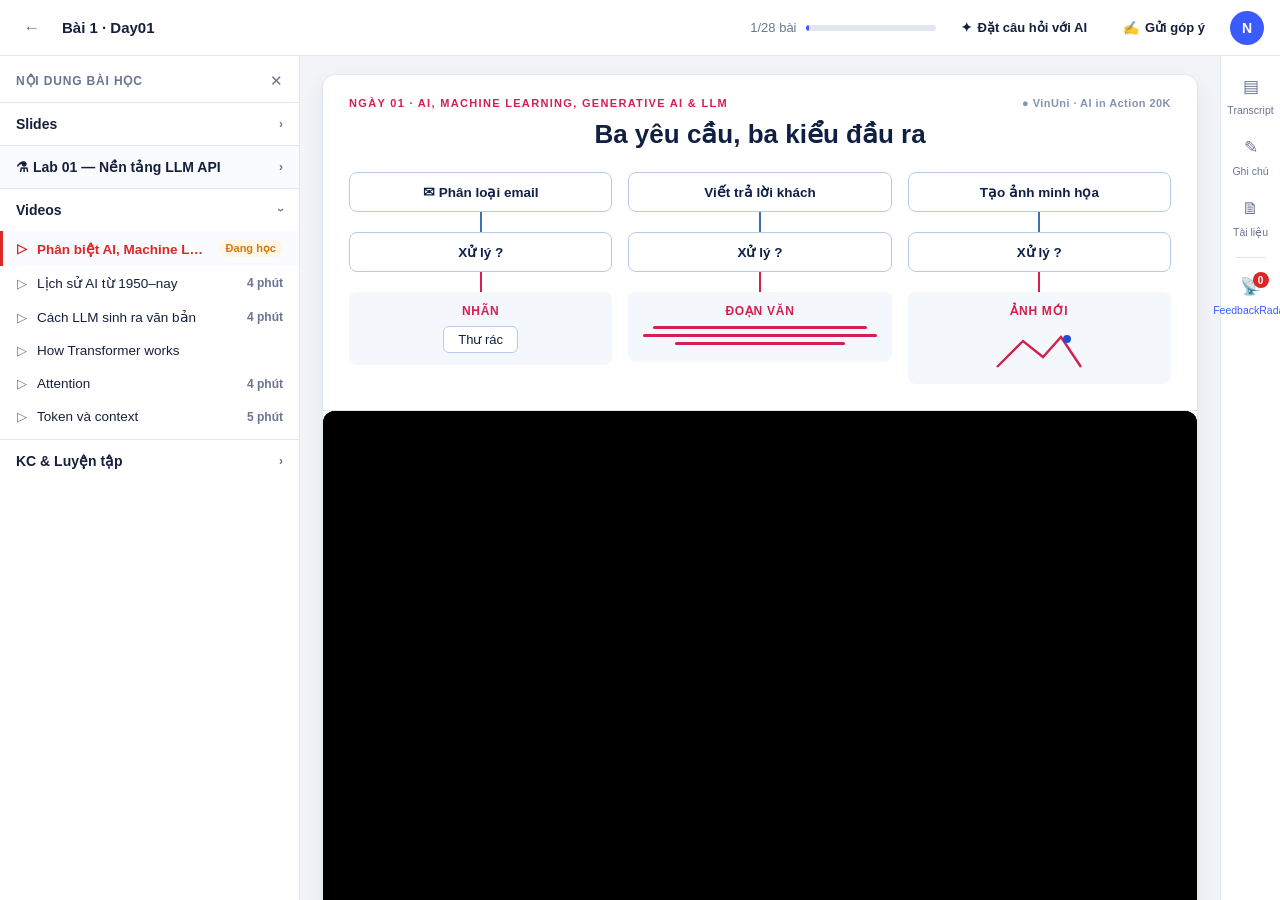
==== codebase/home.html @ c2aec9ad "Fix giao diện" ====
<!DOCTYPE html>
<html lang="vi">
<head>
<meta charset="UTF-8">
<meta name="viewport" content="width=device-width, initial-scale=1.0">
<title>Bài 1 · Day01 — Phân biệt AI, Machine Learning, Generative AI &amp; LLM</title>
<link rel="stylesheet" href="player.css">
<style>
  :root {
    --bg: #f2f4f8;
    --card: #ffffff;
    --ink: #16203c;
    --muted: #6b7592;
    --line: #e2e6ef;
    --soft: #fafbfe;
    --primary: #3a5bff;
    --primary-dark: #2743d9;
    --primary-bg: #e8efff;
    --ok: #16a34a;
    --ok-bg: #e9f9ef;
    --no: #dc2626;
    --no-bg: #fdeeee;
    --warn: #d97706;
    --warn-bg: #fff6e5;
    --violet: #7c3aed;
    --violet-bg: #f2ebfe;
    --chain: #ea580c;
    --rail: 60px;
    --side: 300px;
    --shadow: 0 1px 2px rgba(22,32,60,.06), 0 8px 24px rgba(22,32,60,.06);
  }
  @media (prefers-color-scheme: dark) {
    :root:not([data-theme="light"]) {
      --bg: #0f1420; --card: #171d2c; --ink: #e8ecf6; --muted: #9aa5be;
      --line: #2a3346; --soft: #1d2434; --primary-bg: #1e2a52;
      --ok-bg: #14301f; --no-bg: #3a1a1a; --warn-bg: #362713; --violet-bg: #2a1f45;
      --shadow: 0 1px 2px rgba(0,0,0,.3), 0 8px 24px rgba(0,0,0,.25);
    }
  }
  :root[data-theme="dark"] {
    --bg: #0f1420; --card: #171d2c; --ink: #e8ecf6; --muted: #9aa5be;
    --line: #2a3346; --soft: #1d2434; --primary-bg: #1e2a52;
    --ok-bg: #14301f; --no-bg: #3a1a1a; --warn-bg: #362713; --violet-bg: #2a1f45;
    --shadow: 0 1px 2px rgba(0,0,0,.3), 0 8px 24px rgba(0,0,0,.25);
  }
  * { box-sizing: border-box; margin: 0; padding: 0; }
  body {
    font-family: -apple-system, "Segoe UI", Roboto, "Helvetica Neue", Arial, sans-serif;
    background: var(--bg); color: var(--ink); font-size: 14px;
    height: 100vh; overflow: hidden;
  }
  .tnum { font-variant-numeric: tabular-nums; }
  button { font-family: inherit; }

  /* ---------- TOPBAR ---------- */
  .top {
    height: 56px; background: var(--card); border-bottom: 1px solid var(--line);
    display: flex; align-items: center; gap: 14px; padding: 0 16px;
  }
  .top .back {
    width: 32px; height: 32px; border-radius: 8px; border: none; background: transparent;
    color: var(--muted); cursor: pointer; font-size: 17px; flex-shrink: 0;
  }
  .top .back:hover { background: var(--soft); color: var(--ink); }
  .top .title { font-weight: 700; font-size: 15px; white-space: nowrap; overflow: hidden; text-overflow: ellipsis; }
  .top .spacer { flex: 1; }
  .prog { display: flex; align-items: center; gap: 9px; flex-shrink: 0; }
  .prog .lab { font-size: 13px; color: var(--muted); }
  .prog .track { width: 130px; height: 6px; border-radius: 999px; background: var(--line); overflow: hidden; }
  .prog .track > i { display: block; height: 100%; width: 0; background: var(--primary); border-radius: 999px; }
  .top .act {
    background: transparent; border: none; color: var(--ink); font-size: 13px; font-weight: 600;
    cursor: pointer; padding: 7px 11px; border-radius: 8px; display: inline-flex; align-items: center; gap: 6px;
    white-space: nowrap;
  }
  .top .act:hover { background: var(--soft); }
  .avatar {
    width: 34px; height: 34px; border-radius: 50%; background: var(--primary); color: #fff;
    display: grid; place-items: center; font-weight: 700; font-size: 14px; flex-shrink: 0;
  }
  @media (max-width: 900px) { .prog, .top .act .txt { display: none; } }

  /* ---------- LAYOUT ---------- */
  .shell { display: flex; height: calc(100vh - 56px); }

  /* --- sidebar --- */
  .side {
    width: var(--side); flex-shrink: 0; background: var(--card);
    border-right: 1px solid var(--line); overflow-y: auto;
  }
  .side.hide { display: none; }
  .side-head {
    display: flex; align-items: center; justify-content: space-between;
    padding: 16px 16px 12px;
  }
  .side-head h2 { font-size: 12px; letter-spacing: .07em; text-transform: uppercase; color: var(--muted); }
  .side-head button { background: none; border: none; color: var(--muted); cursor: pointer; font-size: 15px; }
  .grp { border-top: 1px solid var(--line); }
  .grp > .gh {
    display: flex; align-items: center; justify-content: space-between; width: 100%;
    padding: 13px 16px; background: none; border: none; cursor: pointer;
    font-size: 14px; font-weight: 700; color: var(--ink); text-align: left;
  }
  .grp > .gh:hover { background: var(--soft); }
  .grp > .gh .ar { color: var(--muted); font-size: 12px; transition: transform .15s; }
  .grp.open > .gh .ar { transform: rotate(90deg); }
  .grp .body { display: none; padding-bottom: 6px; }
  .grp.open .body { display: block; }

  .lesson {
    display: flex; align-items: center; gap: 10px; width: 100%;
    padding: 9px 16px 9px 14px; background: none; border: none; cursor: pointer;
    text-align: left; font-size: 13.5px; color: var(--ink); border-left: 3px solid transparent;
  }
  .lesson:hover { background: var(--soft); }
  .lesson.on { background: var(--soft); border-left-color: var(--no); font-weight: 700; color: var(--no); }
  .lesson .ic { flex-shrink: 0; font-size: 13px; color: var(--muted); }
  .lesson.on .ic { color: var(--no); }
  .lesson .nm { flex: 1; white-space: nowrap; overflow: hidden; text-overflow: ellipsis; }
  .lesson .rt { font-size: 12px; color: var(--muted); flex-shrink: 0; font-weight: 600; }
  .lesson.on .rt { color: var(--no); }
  .lesson .flag {
    font-size: 11px; font-weight: 700; color: var(--warn); background: var(--warn-bg);
    border-radius: 999px; padding: 2px 7px; flex-shrink: 0;
  }
  .lab-row { background: var(--soft); }

  /* --- main --- */
  .main { flex: 1; overflow-y: auto; padding: 18px 22px 40px; min-width: 0; }
  .stagewrap {
    background: var(--card); border: 1px solid var(--line); border-radius: 14px;
    box-shadow: var(--shadow); overflow: hidden; max-width: 960px; margin: 0 auto;
  }
  .slide {
    background: #fff; border-bottom: 1px solid var(--line); padding: 22px 26px 26px; color: #0f2044;
  }
  .slide .kicker {
    display: flex; justify-content: space-between; align-items: center; gap: 12px;
    font-size: 11px; font-weight: 800; letter-spacing: .12em; color: #d61f4e; margin-bottom: 10px;
  }
  .slide .kicker .org { color: #8592b5; letter-spacing: .04em; font-weight: 700; }
  .slide h1 { text-align: center; font-size: 26px; margin-bottom: 22px; color: #0f2044; }
  .cols { display: grid; grid-template-columns: repeat(3, 1fr); gap: 16px; }
  .col { display: flex; flex-direction: column; align-items: center; gap: 0; }
  .box {
    border: 1.5px solid #b9cbe8; border-radius: 8px; padding: 11px 10px; width: 100%;
    text-align: center; font-size: 13.5px; font-weight: 600; background: #fff;
  }
  .link { width: 2px; height: 20px; background: #3f6fb5; }
  .link.red { background: #d61f4e; }
  .out { border-radius: 8px; padding: 12px 10px; width: 100%; text-align: center; background: #f4f8fd; }
  .out .cap { font-size: 12px; font-weight: 800; letter-spacing: .06em; color: #d61f4e; margin-bottom: 8px; }
  .out .chip { display: inline-block; border: 1.5px solid #b9cbe8; border-radius: 6px; padding: 5px 14px; font-size: 13px; background: #fff; }
  .out .bars i { display: block; height: 3px; background: #d61f4e; border-radius: 2px; margin: 0 auto 5px; }
  .out .pic { height: 46px; display: grid; place-items: center; }
  @media (max-width: 720px) {
    .cols { grid-template-columns: 1fr; }
    .slide h1 { font-size: 20px; }
  }

  .undervideo { padding: 14px 18px; }
  .lesson-meta { display: flex; align-items: center; gap: 10px; flex-wrap: wrap; margin-bottom: 4px; }
  .lesson-meta h3 { font-size: 16px; }
  .tag { font-size: 11px; font-weight: 700; border-radius: 999px; padding: 3px 9px; }
  .tag.v { background: var(--violet-bg); color: var(--violet); }
  .tag.g { background: var(--ok-bg); color: var(--ok); }
  .sub { color: var(--muted); font-size: 13px; line-height: 1.6; }

  /* --- khối góp ý --- */
  .fbbox {
    margin-top: 16px; border: 1px solid var(--line); border-radius: 12px;
    background: var(--soft); padding: 14px 16px; max-width: 960px; margin-left: auto; margin-right: auto;
  }
  .fbbox h4 { font-size: 14px; margin-bottom: 4px; }
  .fbrow { display: flex; gap: 10px; align-items: flex-start; margin-top: 12px; }
  .fbrow textarea {
    flex: 1; min-height: 62px; resize: vertical; padding: 10px 12px; font-size: 13px; line-height: 1.55;
    border: 1px solid var(--line); border-radius: 10px; background: var(--card); color: var(--ink);
    font-family: inherit;
  }
  .btn {
    display: inline-flex; align-items: center; gap: 7px; border: none; cursor: pointer;
    font-weight: 700; font-size: 13.5px; border-radius: 10px; padding: 10px 16px; transition: .15s;
  }
  .btn-primary { background: var(--primary); color: #fff; }
  .btn-primary:hover:not(:disabled) { background: var(--primary-dark); }
  .btn-ghost { background: var(--card); color: var(--ink); border: 1px solid var(--line); }
  .btn-ghost:hover { border-color: var(--primary); color: var(--primary); }
  .btn:disabled { opacity: .45; cursor: not-allowed; }
  .sent { color: var(--ok); font-size: 12.5px; font-weight: 700; margin-top: 8px; }

  /* --- rail phải --- */
  .rail {
    width: var(--rail); flex-shrink: 0; background: var(--card); border-left: 1px solid var(--line);
    display: flex; flex-direction: column; align-items: center; gap: 4px; padding: 12px 0;
  }
  .rail button {
    width: 46px; padding: 8px 2px; background: none; border: none; cursor: pointer;
    color: var(--muted); font-size: 10.5px; line-height: 1.35; border-radius: 9px;
    display: flex; flex-direction: column; align-items: center; gap: 4px; position: relative;
  }
  .rail button .gi { font-size: 17px; }
  .rail button:hover { background: var(--soft); color: var(--ink); }
  .rail button.on { background: var(--primary-bg); color: var(--primary); font-weight: 700; }
  .rail .sep { width: 30px; height: 1px; background: var(--line); margin: 6px 0; }
  .rail .dot {
    position: absolute; top: 4px; right: 5px; min-width: 16px; height: 16px; padding: 0 4px;
    border-radius: 999px; background: var(--no); color: #fff; font-size: 10px; font-weight: 800;
    display: grid; place-items: center;
  }
  .rail button.fr { color: var(--primary); }
  .rail button.fr:hover { background: var(--primary-bg); }
  @media (max-width: 780px) { .rail { display: none; } }

  /* --- panel phải --- */
  .panel {
    width: 340px; flex-shrink: 0; background: var(--card); border-left: 1px solid var(--line);
    overflow-y: auto; padding: 16px; display: none;
  }
  .panel.open { display: block; }
  .panel h3 { font-size: 14px; margin-bottom: 8px; display: flex; justify-content: space-between; align-items: center; }
  .panel h3 button { background: none; border: none; color: var(--muted); cursor: pointer; font-size: 15px; }
  .panel .tline {
    display: flex; gap: 9px; padding: 8px 9px; font-size: 13px; line-height: 1.55; cursor: pointer;
    border-radius: 8px;
  }
  .panel .tline:hover { background: var(--soft); }
  .panel .tline .n { color: var(--muted); font-weight: 700; min-width: 20px; flex-shrink: 0; }
  .panel .tline .at { color: var(--muted); font-size: 11.5px; flex-shrink: 0; }
  @media (max-width: 1100px) { .panel { position: fixed; right: var(--rail); top: 56px; bottom: 0; z-index: 40; box-shadow: var(--shadow); } }

  .note { font-size: 12px; color: var(--muted); line-height: 1.6; }
</style>
</head>
<body>

<header class="top">
  <button class="back" onclick="history.length>1?history.back():null" title="Quay lại">←</button>
  <span class="title">Bài 1 · Day01</span>
  <span class="spacer"></span>
  <div class="prog">
    <span class="lab tnum" id="progLab">0/28 bài</span>
    <span class="track"><i id="progFill"></i></span>
  </div>
  <button class="act" onclick="alert('Phần hỏi đáp với AI không thuộc phạm vi bài này.')">✦ <span class="txt">Đặt câu hỏi với AI</span></button>
  <button class="act" onclick="focusFeedback()">✍ <span class="txt">Gửi góp ý</span></button>
  <span class="avatar">N</span>
</header>

<div class="shell">

  <!-- ================= SIDEBAR ================= -->
  <aside class="side" id="side">
    <div class="side-head">
      <h2>Nội dung bài học</h2>
      <button onclick="document.getElementById('side').classList.add('hide')" title="Ẩn danh sách">✕</button>
    </div>

    <div class="grp">
      <button class="gh" onclick="this.parentElement.classList.toggle('open')">Slides <span class="ar">›</span></button>
      <div class="body">
        <button class="lesson"><span class="ic">▤</span><span class="nm">Slide ngày 01 (PDF)</span></button>
      </div>
    </div>

    <div class="grp lab-row">
      <button class="gh" onclick="this.parentElement.classList.toggle('open')">
        <span>⚗ Lab 01 — Nền tảng LLM API</span><span class="ar">›</span>
      </button>
      <div class="body">
        <button class="lesson"><span class="ic">›</span><span class="nm">Hướng dẫn cài đặt</span></button>
      </div>
    </div>

    <div class="grp open">
      <button class="gh" onclick="this.parentElement.classList.toggle('open')">Videos <span class="ar">›</span></button>
      <div class="body" id="videoList"></div>
    </div>

    <div class="grp">
      <button class="gh" onclick="this.parentElement.classList.toggle('open')">KC &amp; Luyện tập <span class="ar">›</span></button>
      <div class="body">
        <button class="lesson"><span class="ic">✎</span><span class="nm">Bài tập cuối buổi</span></button>
      </div>
    </div>
  </aside>

  <!-- ================= MAIN ================= -->
  <main class="main">
    <div class="stagewrap">
      <!-- slide tĩnh minh hoạ nội dung bài, khớp khung hình đầu video -->
      <div class="slide" id="slide">
        <div class="kicker">
          <span>NGÀY 01 · AI, MACHINE LEARNING, GENERATIVE AI &amp; LLM</span>
          <span class="org">● VinUni · AI in Action 20K</span>
        </div>
        <h1>Ba yêu cầu, ba kiểu đầu ra</h1>
        <div class="cols">
          <div class="col">
            <div class="box">✉ Phân loại email</div>
            <div class="link"></div>
            <div class="box">Xử lý ?</div>
            <div class="link red"></div>
            <div class="out">
              <div class="cap">NHÃN</div>
              <span class="chip">Thư rác</span>
            </div>
          </div>
          <div class="col">
            <div class="box">Viết trả lời khách</div>
            <div class="link"></div>
            <div class="box">Xử lý ?</div>
            <div class="link red"></div>
            <div class="out">
              <div class="cap">ĐOẠN VĂN</div>
              <div class="bars"><i style="width:88%"></i><i style="width:96%"></i><i style="width:70%"></i></div>
            </div>
          </div>
          <div class="col">
            <div class="box">Tạo ảnh minh họa</div>
            <div class="link"></div>
            <div class="box">Xử lý ?</div>
            <div class="link red"></div>
            <div class="out">
              <div class="cap">ẢNH MỚI</div>
              <div class="pic">
                <svg width="92" height="44" viewBox="0 0 92 44" aria-hidden="true">
                  <polyline points="4,40 30,14 50,30 68,10 88,40" fill="none" stroke="#d61f4e" stroke-width="2.4"/>
                  <circle cx="74" cy="12" r="4" fill="#1d4ed8"/>
                </svg>
              </div>
            </div>
          </div>
        </div>
      </div>

      <!-- player dùng chung với index.html -->
      <div id="playerMount"></div>

      <div class="undervideo">
        <div class="lesson-meta">
          <h3 id="vTitle">Phân biệt AI, Machine Learning, Generative AI &amp; LLM</h3>
          <span class="tag v">Video 1/6</span>
          <span class="tag g" id="vLen">4:11</span>
        </div>
        <p class="sub">Bài giảng d1 · 40 câu thoại có bảng timecode. Bấm một câu ở tab Transcript để nhảy thẳng tới giây đó.</p>
      </div>
    </div>

    <!-- khối gửi góp ý — đây là nguồn dữ liệu đầu vào của FeedbackRadar -->
    <section class="fbbox" id="fbbox">
      <h4>Góp ý về video này</h4>
      <p class="sub">Góp ý của bạn được gom cùng góp ý của các bạn khác, rồi chuyển cho biên tập viên xử lý.</p>
      <div class="fbrow">
        <textarea id="fbText" placeholder="Ví dụ: đoạn phân biệt mô hình ngôn ngữ lớn với ứng dụng trò chuyện em xem hai lần vẫn thấy lẫn…"></textarea>
        <button class="btn btn-primary" id="fbSend" onclick="sendFeedback()">Gửi</button>
      </div>
      <p class="sent" id="fbSent" hidden></p>
      <p class="note" style="margin-top:10px">
        Góp ý gửi ở đây được lưu tạm trong trình duyệt để demo. Biên tập viên mở
        <b>FeedbackRadar</b> ở thanh phải để gom cụm và lên kế hoạch sửa.
      </p>
    </section>
  </main>

  <!-- ================= PANEL PHẢI ================= -->
  <aside class="panel" id="panel">
    <h3><span id="panelTitle">Transcript</span>
      <button onclick="closePanel()" title="Đóng">✕</button></h3>
    <div id="panelBody"></div>
  </aside>

  <!-- ================= RAIL PHẢI ================= -->
  <nav class="rail">
    <button id="tabTranscript" onclick="openPanel('transcript')"><span class="gi">▤</span>Transcript</button>
    <button id="tabNote" onclick="openPanel('note')"><span class="gi">✎</span>Ghi chú</button>
    <button id="tabDoc" onclick="openPanel('doc')"><span class="gi">🗎</span>Tài liệu</button>
    <div class="sep"></div>
    <button class="fr" id="tabFR" onclick="goFeedbackRadar()" title="Mở FeedbackRadar — gom cụm góp ý của người học">
      <span class="gi">📡</span>FeedbackRadar
      <span class="dot" id="frDot" hidden>0</span>
    </button>
  </nav>
</div>

<script src="player.js"></script>
<script>
'use strict';

var $ = function (id) { return document.getElementById(id); };
var esc = function (s) {
  return String(s == null ? '' : s)
    .replace(/&/g, '&amp;').replace(/</g, '&lt;')
    .replace(/>/g, '&gt;').replace(/"/g, '&quot;');
};

/* Danh sách video trong sidebar — khớp bài Day01 */
var VIDEOS = [
  { t: 'Phân biệt AI, Machine Learning, Generative AI & LLM', len: '4:11', on: true },
  { t: 'Lịch sử AI từ 1950–nay', len: '4 phút' },
  { t: 'Cách LLM sinh ra văn bản', len: '4 phút' },
  { t: 'How Transformer works', len: '' },
  { t: 'Attention', len: '4 phút' },
  { t: 'Token và context', len: '5 phút' }
];

$('videoList').innerHTML = VIDEOS.map(function (v, i) {
  return '<button class="lesson' + (v.on ? ' on' : '') + '"' +
         (v.on ? '' : ' onclick="notReady()"') + '>' +
           '<span class="ic">▷</span>' +
           '<span class="nm">' + esc(v.t) + '</span>' +
           (v.on ? '<span class="flag">Đang học</span>'
                 : (v.len ? '<span class="rt">' + esc(v.len) + '</span>' : '')) +
         '</button>';
}).join('');

function notReady() {
  alert('Bản demo chỉ có video 1 (d1.mp4). Các video khác chưa được nạp vào gói dữ liệu.');
}

/* ---------- player dùng chung ---------- */
var player = FRPlayer.create($('playerMount'), {
  showTranscript: false,
  onTime: function (sec, line) {
    if (line) markProgress(line.cau);
  }
});

FRPlayer.loadTranscript().then(function (lines) {
  if (!lines.length) return;
  var last = lines[lines.length - 1];
  $('vLen').textContent = FRPlayer.toClock(FRPlayer.toSec(last.ketThuc || last.batDau));
});

/* ---------- tiến độ xem ---------- */
var seen = 0;
function markProgress(cau) {
  if (cau <= seen) return;
  seen = cau;
  var pct = Math.min(100, seen / 40 * 100);
  $('progFill').style.width = pct + '%';
  $('progLab').textContent = Math.round(seen / 40 * 28) + '/28 bài';
}

/* ---------- panel phải ---------- */
var openTab = null;
function openPanel(kind) {
  if (openTab === kind) { closePanel(); return; }
  openTab = kind;
  ['tabTranscript', 'tabNote', 'tabDoc'].forEach(function (id) { $(id).classList.remove('on'); });
  $('panel').classList.add('open');

  if (kind === 'transcript') {
    $('tabTranscript').classList.add('on');
    $('panelTitle').textContent = 'Transcript · 40 câu';
    FRPlayer.loadTranscript().then(function (lines) {
      $('panelBody').innerHTML = lines.map(function (l) {
        return '<div class="tline" data-sec="' + FRPlayer.toSec(l.batDau) + '">' +
                 '<span class="n tnum">' + l.cau + '</span>' +
                 '<span>' + esc(l.loi) + '</span>' +
                 '<span class="at tnum">' + FRPlayer.toClock(FRPlayer.toSec(l.batDau)) + '</span>' +
               '</div>';
      }).join('');
    });
  } else if (kind === 'note') {
    $('tabNote').classList.add('on');
    $('panelTitle').textContent = 'Ghi chú của bạn';
    $('panelBody').innerHTML =
      '<textarea id="noteArea" style="width:100%;min-height:240px;padding:11px;border:1px solid var(--line);' +
      'border-radius:10px;background:var(--soft);color:var(--ink);font-family:inherit;font-size:13px;line-height:1.6" ' +
      'placeholder="Ghi chú riêng của bạn về video này…"></textarea>' +
      '<p class="note" style="margin-top:8px">Ghi chú lưu trong trình duyệt của bạn.</p>';
    try {
      var na = $('noteArea');
      na.value = localStorage.getItem('fr-note-d1') || '';
      na.addEventListener('input', function () {
        try { localStorage.setItem('fr-note-d1', na.value); } catch (e) {}
      });
    } catch (e) {}
  } else {
    $('tabDoc').classList.add('on');
    $('panelTitle').textContent = 'Tài liệu bài học';
    $('panelBody').innerHTML =
      '<div class="note" style="line-height:1.9">' +
      '<div>🗎 <a href="../data/vlearn-pack/slides/d1-slide-hackathon.pdf" target="_blank">Slide ngày 01 (PDF)</a></div>' +
      '<div>🗎 <a href="../data/studio-pack/c5-feedbackradar/video-mau/kich-ban-d1.md" target="_blank">Kịch bản d1 (Markdown)</a></div>' +
      '<div>🗎 <a href="../data/studio-pack/c5-feedbackradar/video-mau/transcript-d1.txt" target="_blank">Transcript thuần văn bản</a></div>' +
      '<div>🗎 <a href="../data/studio-pack/c5-feedbackradar/video-mau/cau-timecode-d1.csv" target="_blank">Bảng câu ↔ timecode (CSV)</a></div>' +
      '</div>';
  }
}
function closePanel() {
  openTab = null;
  $('panel').classList.remove('open');
  ['tabTranscript', 'tabNote', 'tabDoc'].forEach(function (id) { $(id).classList.remove('on'); });
}

/* bấm một câu trong transcript -> nhảy video tới giây đó */
$('panelBody').addEventListener('click', function (e) {
  var row = e.target.closest('.tline');
  if (row) player.seekTo(parseFloat(row.dataset.sec));
});

/* ---------- gửi góp ý ---------- */
var FB_KEY = 'fr-feedbacks-d1';

function readFeedbacks() {
  try { return JSON.parse(localStorage.getItem(FB_KEY) || '[]'); }
  catch (e) { return []; }
}

function sendFeedback() {
  var el = $('fbText');
  var txt = (el.value || '').trim();
  if (!txt) { el.focus(); return; }
  var list = readFeedbacks();
  list.push({
    nguoiGui: 'hv-' + String(Math.floor(Math.random() * 900) + 100),
    noiDung: txt,
    kenh: 'khao-sat',
    thoiDiem: new Date().toISOString()
  });
  try { localStorage.setItem(FB_KEY, JSON.stringify(list)); } catch (e) {}
  el.value = '';
  var s = $('fbSent');
  s.hidden = false;
  s.textContent = '✔ Đã gửi. Hiện có ' + list.length + ' góp ý đang chờ biên tập viên xử lý.';
  refreshDot();
}

function refreshDot() {
  var n = readFeedbacks().length;
  var dot = $('frDot');
  dot.hidden = !n;
  dot.textContent = n;
  $('tabFR').title = n
    ? 'Mở FeedbackRadar — ' + n + ' góp ý đang chờ gom cụm'
    : 'Mở FeedbackRadar — gom cụm góp ý của người học';
}

function focusFeedback() {
  $('fbbox').scrollIntoView({ behavior: 'smooth', block: 'center' });
  $('fbText').focus();
}

/* ---------- sang FeedbackRadar ---------- */
function goFeedbackRadar() {
  var list = readFeedbacks();
  if (list.length) {
    /* Chuyển góp ý sang index.html qua localStorage — index đọc key này
       và đổ sẵn vào ô nhập, biên tập viên chỉ việc bấm Phân tích. */
    try {
      localStorage.setItem('fr-handoff', JSON.stringify({
        from: 'home', kichBan: 'd1', gopY: list, at: Date.now()
      }));
    } catch (e) {}
  }
  location.href = 'index.html' + (list.length ? '?from=home' : '');
}

window.addEventListener('DOMContentLoaded', function () {
  try {
    var th = localStorage.getItem('fr-theme');
    if (th) document.documentElement.setAttribute('data-theme', th);
  } catch (e) {}
  refreshDot();
});
</script>
</body>
</html>
---- codebase/player.css ----
/* ============================================================
   FeedbackRadar — Style cho player dùng chung (player.js)
   Dùng token màu của trang chủ nếu có; nếu không thì tự có giá trị dự phòng.
   ============================================================ */
.frp {
  --frp-ink: var(--ink, #16203c);
  --frp-muted: var(--muted, #6b7592);
  --frp-line: var(--line, #e2e6ef);
  --frp-card: var(--card, #fff);
  --frp-soft: var(--soft, #fafbfe);
  --frp-primary: var(--primary, #3a5bff);
  --frp-warn: var(--warn, #d97706);
  --frp-no: var(--no, #dc2626);
  --frp-chain: var(--chain, #ea580c);
  border-radius: 12px;
  overflow: hidden;
  background: #0d1226;
  color: #fff;
}

.frp-stage { position: relative; background: #000; }
.frp-video { width: 100%; display: block; aspect-ratio: 16/9; background: #000; }
.frp-fallback {
  aspect-ratio: 16/9; display: grid; place-items: center; text-align: center;
  padding: 24px; font-size: 13px; line-height: 1.7; color: #8d99bd;
  background: radial-gradient(circle at 30% 40%, #22305c, #0d1226);
}
.frp-fallback code { background: rgba(255,255,255,.1); padding: 1px 5px; border-radius: 4px; }

/* ---------- thanh điều khiển ---------- */
.frp-controls {
  display: flex; align-items: center; gap: 10px;
  padding: 9px 12px; background: #11172b;
}
.frp-btn {
  background: rgba(255,255,255,.1); color: #fff; border: none; cursor: pointer;
  width: 32px; height: 32px; border-radius: 8px; font-size: 13px; flex-shrink: 0;
  font-family: inherit; transition: background .15s;
}
.frp-btn:hover { background: rgba(255,255,255,.22); }
.frp-play { font-size: 12px; }
.frp-back { font-size: 11px; width: 38px; }
.frp-time { font-size: 12px; color: #b9c2dd; flex-shrink: 0; min-width: 88px; }

.frp-bar {
  flex: 1; height: 6px; border-radius: 999px; background: #2a3354;
  position: relative; cursor: pointer; min-width: 60px;
}
.frp-bar:focus-visible { outline: 2px solid var(--frp-primary); outline-offset: 3px; }
.frp-fill {
  position: absolute; left: 0; top: 0; bottom: 0; width: 0;
  border-radius: 999px; background: var(--frp-primary);
}
.frp-marks { position: absolute; inset: 0; }
.frp-mark {
  position: absolute; top: -4px; width: 13px; height: 13px; border-radius: 50%;
  background: var(--frp-warn); border: 3px solid #fff; transform: translateX(-50%);
  cursor: pointer; transition: transform .15s;
}
.frp-mark:hover { transform: translateX(-50%) scale(1.25); }
.frp-mark.bad   { background: var(--frp-no); }
.frp-mark.chain { background: var(--frp-chain); }

/* ---------- phụ đề câu đang đọc ---------- */
.frp-caption {
  padding: 10px 14px; font-size: 13.5px; line-height: 1.6;
  background: #11172b; color: #dbe2f5; min-height: 42px;
  border-top: 1px solid rgba(255,255,255,.07);
}
.frp-cap-no {
  font-size: 11px; font-weight: 800; color: #8fa3e8;
  background: rgba(58,91,255,.18); border-radius: 5px; padding: 2px 7px; margin-right: 6px;
}

/* ---------- bảng transcript cuộn theo ---------- */
.frp-transcript {
  max-height: 260px; overflow-y: auto; background: var(--frp-card); color: var(--frp-ink);
  border-top: 1px solid var(--frp-line);
}
.frp-line {
  display: flex; gap: 10px; align-items: flex-start; padding: 8px 13px;
  font-size: 13px; line-height: 1.55; cursor: pointer;
  border-bottom: 1px solid var(--frp-line); transition: background .12s;
}
.frp-line:last-child { border-bottom: none; }
.frp-line:hover { background: var(--frp-soft); }
.frp-line.on { background: var(--frp-soft); box-shadow: inset 3px 0 0 var(--frp-primary); }
.frp-line.on .frp-tx { font-weight: 600; }
.frp-no { color: var(--frp-muted); font-weight: 700; min-width: 22px; flex-shrink: 0; }
.frp-tx { flex: 1; }
.frp-at { color: var(--frp-muted); font-size: 11.5px; flex-shrink: 0; }

/* ---------- bản gọn dùng trong index.html ---------- */
.frp-compact .frp-caption { font-size: 12.5px; padding: 8px 12px; min-height: 36px; }
.frp-compact .frp-controls { padding: 7px 10px; gap: 8px; }

@media (max-width: 560px) {
  .frp-back, .frp-full { display: none; }
  .frp-time { min-width: 76px; font-size: 11px; }
}
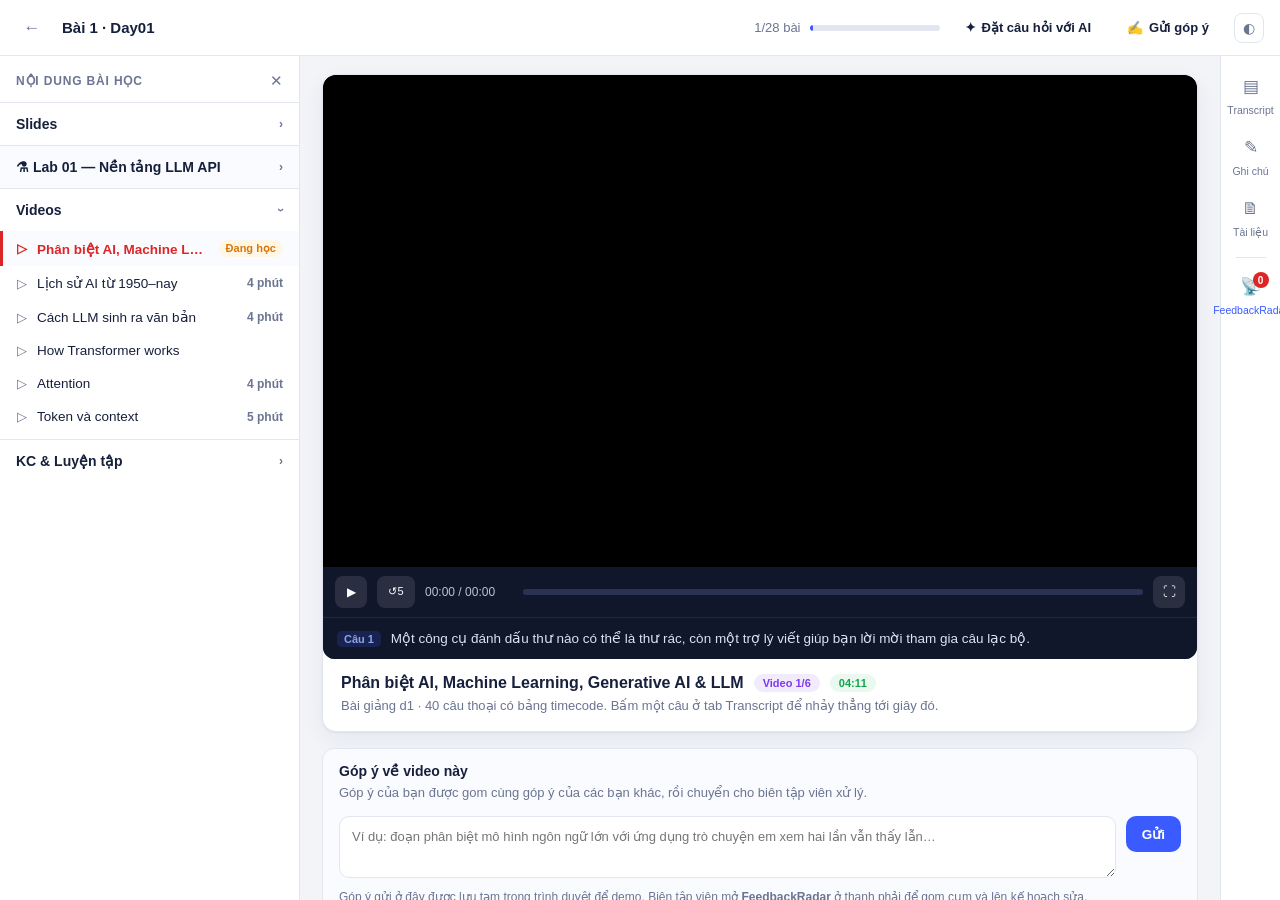
==== commit 848ceee4: "done ui" ====
--- a/codebase/home.html
+++ b/codebase/home.html
@@ -75,9 +75,11 @@
   }
   .top .act:hover { background: var(--soft); }
   .avatar {
-    width: 34px; height: 34px; border-radius: 50%; background: var(--primary); color: #fff;
-    display: grid; place-items: center; font-weight: 700; font-size: 14px; flex-shrink: 0;
-  }
+    width: 30px; height: 30px; border-radius: 8px; border: 1px solid var(--line);
+    background: var(--card); color: var(--muted); cursor: pointer; font-size: 14px;
+    display: grid; place-items: center; flex-shrink: 0;
+  }
+  .avatar:hover { border-color: var(--primary); color: var(--primary); }
   @media (max-width: 900px) { .prog, .top .act .txt { display: none; } }
 
   /* ---------- LAYOUT ---------- */
@@ -131,21 +133,7 @@
     background: var(--card); border: 1px solid var(--line); border-radius: 14px;
     box-shadow: var(--shadow); overflow: hidden; max-width: 960px; margin: 0 auto;
   }
-  .slide {
-    background: #fff; border-bottom: 1px solid var(--line); padding: 22px 26px 26px; color: #0f2044;
-  }
-  .slide .kicker {
-    display: flex; justify-content: space-between; align-items: center; gap: 12px;
-    font-size: 11px; font-weight: 800; letter-spacing: .12em; color: #d61f4e; margin-bottom: 10px;
-  }
-  .slide .kicker .org { color: #8592b5; letter-spacing: .04em; font-weight: 700; }
-  .slide h1 { text-align: center; font-size: 26px; margin-bottom: 22px; color: #0f2044; }
-  .cols { display: grid; grid-template-columns: repeat(3, 1fr); gap: 16px; }
-  .col { display: flex; flex-direction: column; align-items: center; gap: 0; }
-  .box {
-    border: 1.5px solid #b9cbe8; border-radius: 8px; padding: 11px 10px; width: 100%;
-    text-align: center; font-size: 13.5px; font-weight: 600; background: #fff;
-  }
+ 
   .link { width: 2px; height: 20px; background: #3f6fb5; }
   .link.red { background: #d61f4e; }
   .out { border-radius: 8px; padding: 12px 10px; width: 100%; text-align: center; background: #f4f8fd; }
@@ -155,7 +143,7 @@
   .out .pic { height: 46px; display: grid; place-items: center; }
   @media (max-width: 720px) {
     .cols { grid-template-columns: 1fr; }
-    .slide h1 { font-size: 20px; }
+    
   }
 
   .undervideo { padding: 14px 18px; }
@@ -244,7 +232,7 @@
   </div>
   <button class="act" onclick="alert('Phần hỏi đáp với AI không thuộc phạm vi bài này.')">✦ <span class="txt">Đặt câu hỏi với AI</span></button>
   <button class="act" onclick="focusFeedback()">✍ <span class="txt">Gửi góp ý</span></button>
-  <span class="avatar">N</span>
+  <button class="avatar" onclick="toggleTheme()" title="Đổi nền sáng / tối">◐</button>
 </header>
 
 <div class="shell">
@@ -288,51 +276,7 @@
   <!-- ================= MAIN ================= -->
   <main class="main">
     <div class="stagewrap">
-      <!-- slide tĩnh minh hoạ nội dung bài, khớp khung hình đầu video -->
-      <div class="slide" id="slide">
-        <div class="kicker">
-          <span>NGÀY 01 · AI, MACHINE LEARNING, GENERATIVE AI &amp; LLM</span>
-          <span class="org">● VinUni · AI in Action 20K</span>
-        </div>
-        <h1>Ba yêu cầu, ba kiểu đầu ra</h1>
-        <div class="cols">
-          <div class="col">
-            <div class="box">✉ Phân loại email</div>
-            <div class="link"></div>
-            <div class="box">Xử lý ?</div>
-            <div class="link red"></div>
-            <div class="out">
-              <div class="cap">NHÃN</div>
-              <span class="chip">Thư rác</span>
-            </div>
-          </div>
-          <div class="col">
-            <div class="box">Viết trả lời khách</div>
-            <div class="link"></div>
-            <div class="box">Xử lý ?</div>
-            <div class="link red"></div>
-            <div class="out">
-              <div class="cap">ĐOẠN VĂN</div>
-              <div class="bars"><i style="width:88%"></i><i style="width:96%"></i><i style="width:70%"></i></div>
-            </div>
-          </div>
-          <div class="col">
-            <div class="box">Tạo ảnh minh họa</div>
-            <div class="link"></div>
-            <div class="box">Xử lý ?</div>
-            <div class="link red"></div>
-            <div class="out">
-              <div class="cap">ẢNH MỚI</div>
-              <div class="pic">
-                <svg width="92" height="44" viewBox="0 0 92 44" aria-hidden="true">
-                  <polyline points="4,40 30,14 50,30 68,10 88,40" fill="none" stroke="#d61f4e" stroke-width="2.4"/>
-                  <circle cx="74" cy="12" r="4" fill="#1d4ed8"/>
-                </svg>
-              </div>
-            </div>
-          </div>
-        </div>
-      </div>
+     
 
       <!-- player dùng chung với index.html -->
       <div id="playerMount"></div>
@@ -420,7 +364,7 @@
 
 /* ---------- player dùng chung ---------- */
 var player = FRPlayer.create($('playerMount'), {
-  showTranscript: false,
+ 
   onTime: function (sec, line) {
     if (line) markProgress(line.cau);
   }
@@ -558,6 +502,14 @@
   location.href = 'index.html' + (list.length ? '?from=home' : '');
 }
 
+function toggleTheme(){
+  var cur = document.documentElement.getAttribute('data-theme');
+  var prefersDark = window.matchMedia('(prefers-color-scheme: dark)').matches;
+  var next = cur ? (cur === 'dark' ? 'light' : 'dark') : (prefersDark ? 'light' : 'dark');
+  document.documentElement.setAttribute('data-theme', next);
+  try { localStorage.setItem('fr-theme', next); } catch(e){}
+}
+
 window.addEventListener('DOMContentLoaded', function () {
   try {
     var th = localStorage.getItem('fr-theme');
